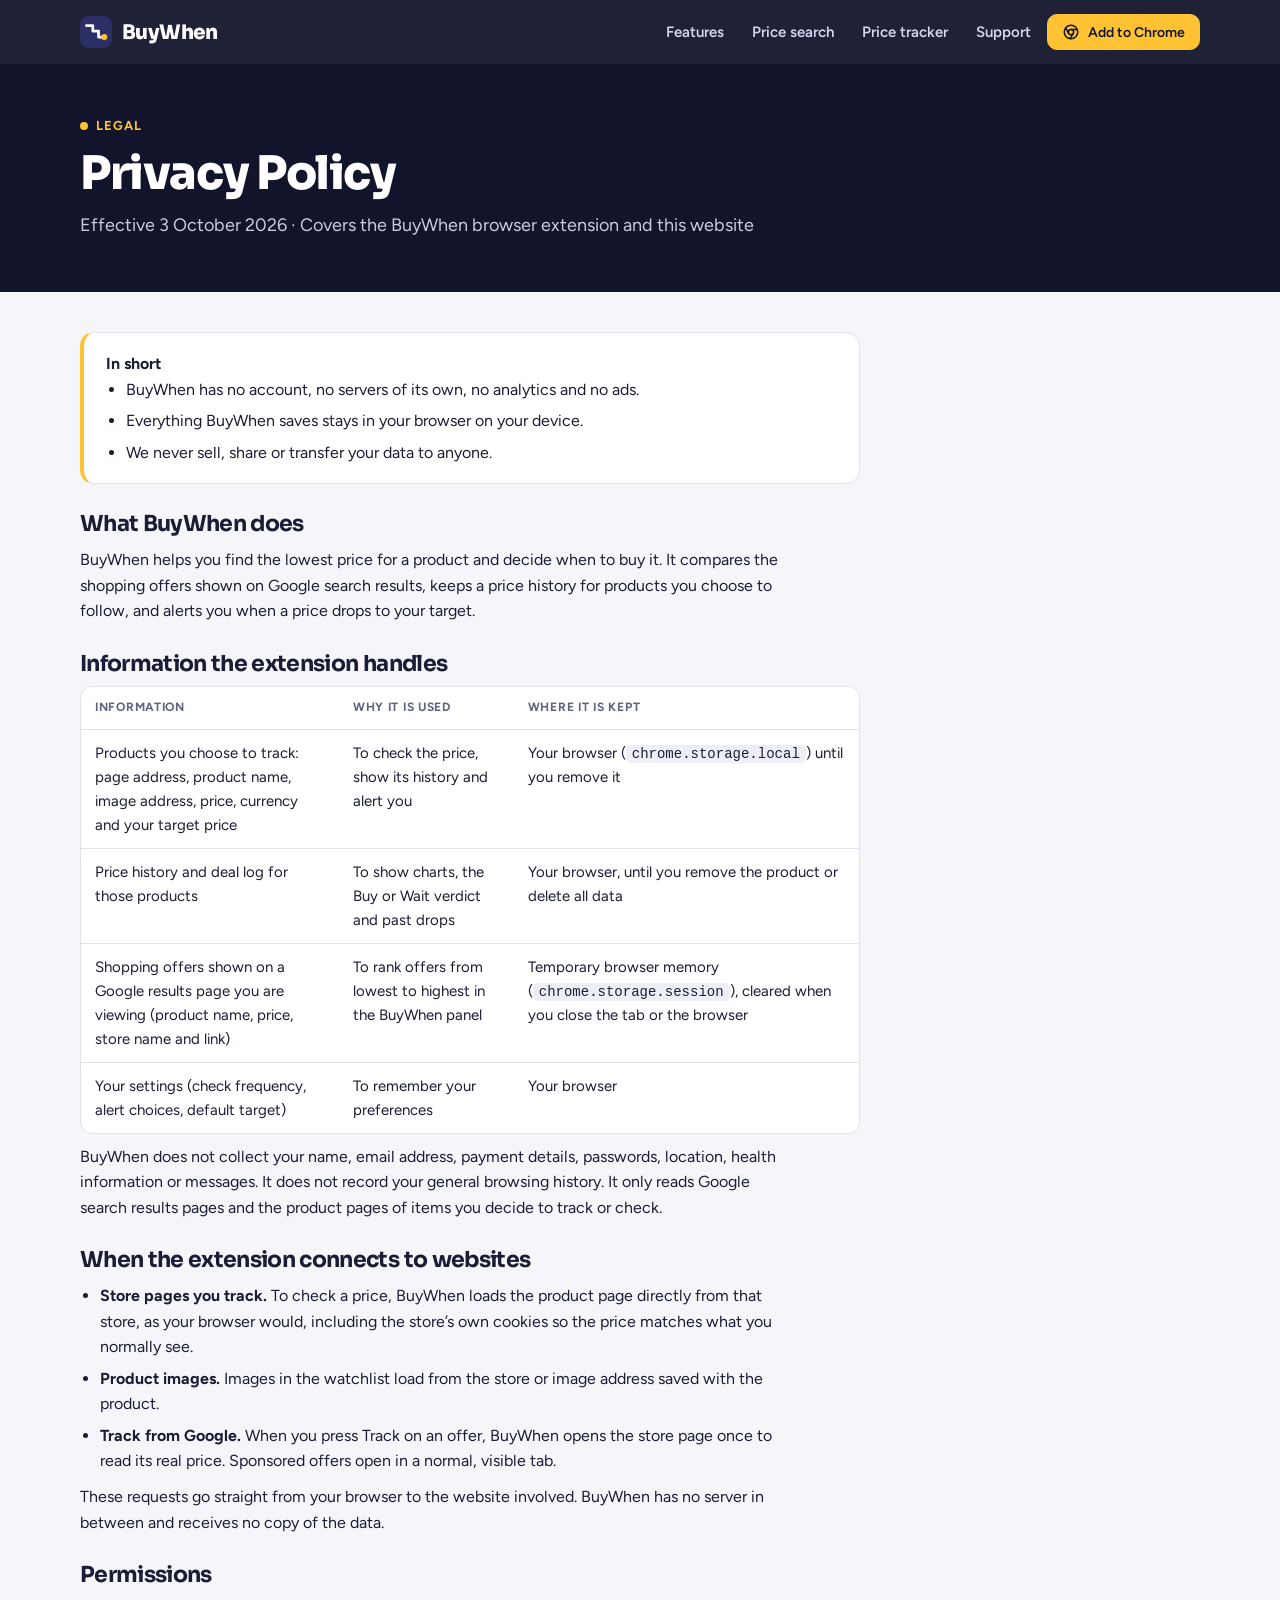
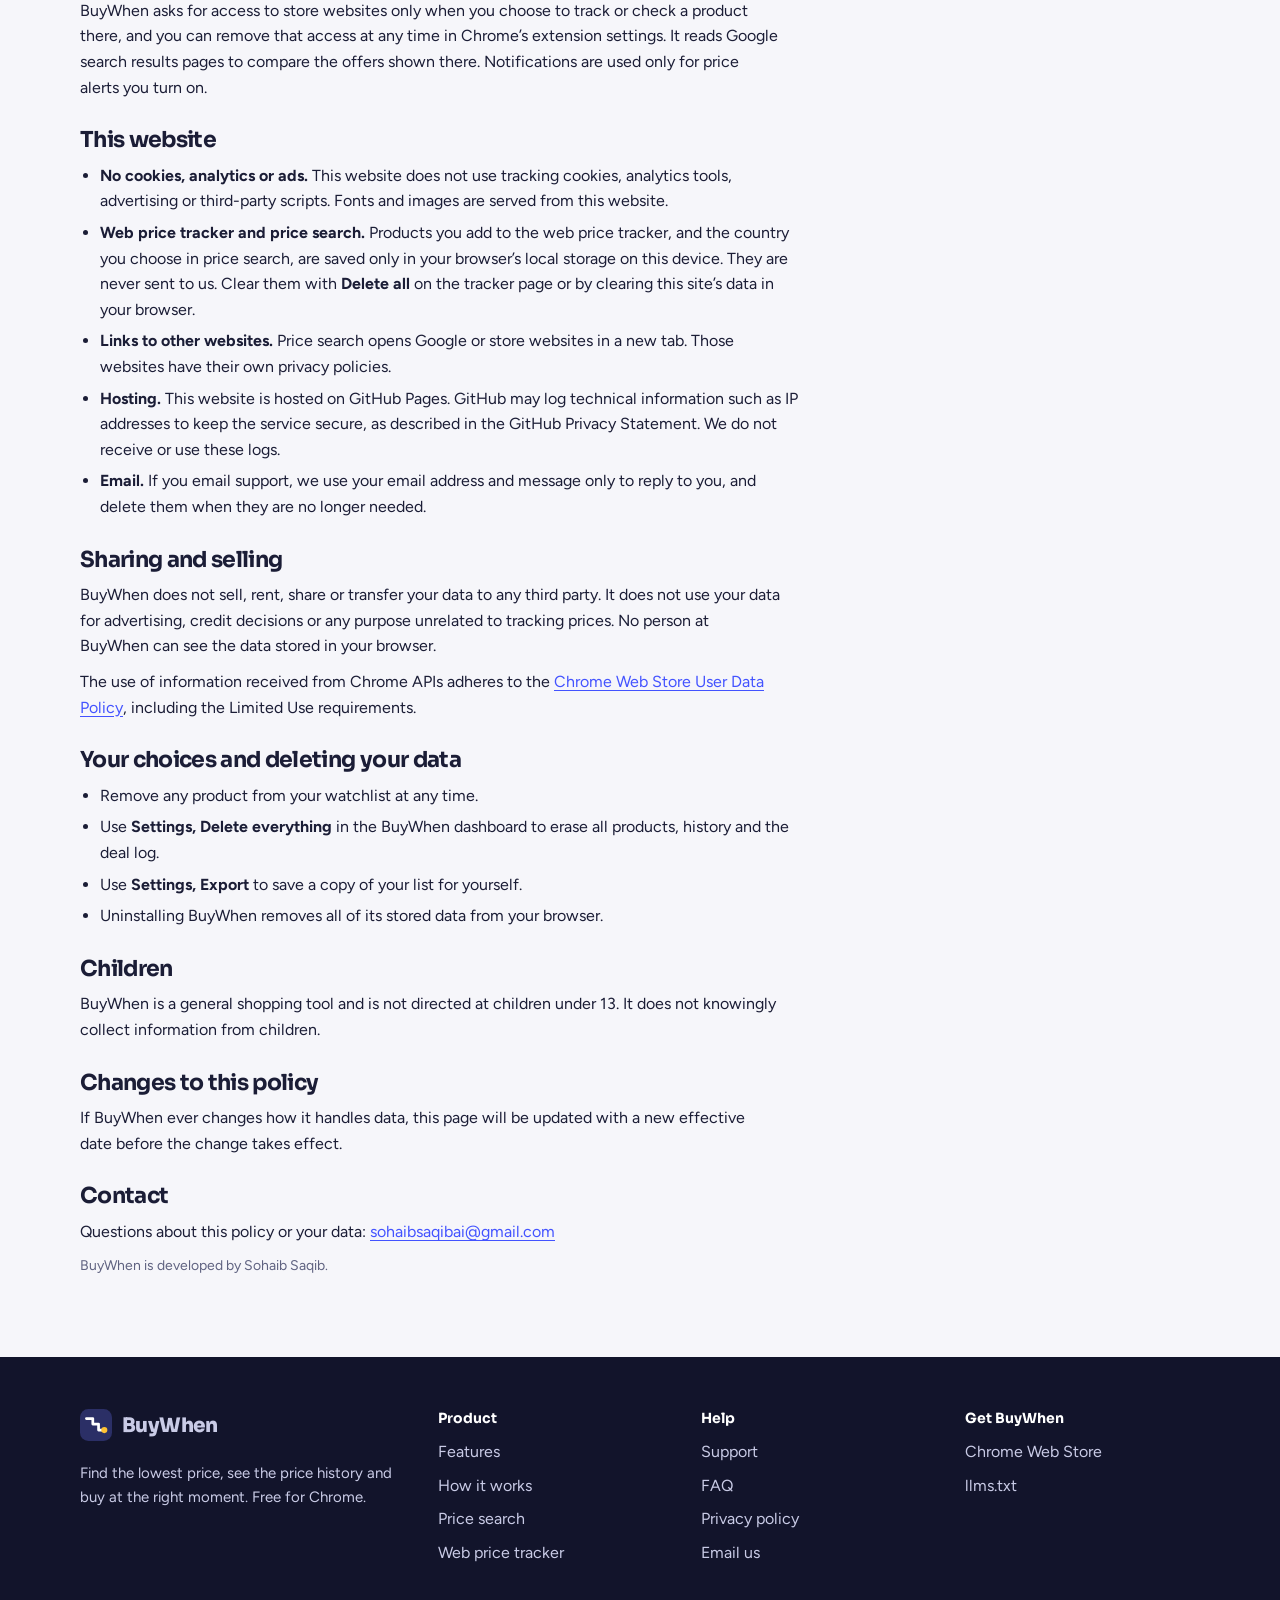
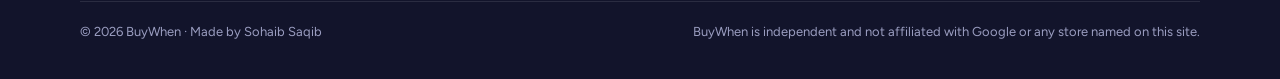
==== privacy/index.html @ 73486a7f "Add files via upload" ====
<!doctype html>
<html lang="en">
<head>
<meta charset="utf-8">
<meta name="viewport" content="width=device-width, initial-scale=1">
<title>Privacy Policy | BuyWhen</title>
<meta name="description" content="How BuyWhen handles your data: no account, no servers, no analytics. Your watchlist and price history stay in your browser. Nothing is sold or shared.">
<meta name="robots" content="index, follow">
<link rel="canonical" href="https://buywhen.app/privacy/">
<meta name="theme-color" content="#12142b">
<meta property="og:type" content="website">
<meta property="og:site_name" content="BuyWhen">
<meta property="og:title" content="Privacy Policy | BuyWhen">
<meta property="og:description" content="How BuyWhen handles your data: no account, no servers, no analytics. Your watchlist and price history stay in your browser. Nothing is sold or shared.">
<meta property="og:url" content="https://buywhen.app/privacy/">
<meta property="og:image" content="https://buywhen.app/assets/img/og-image.png">
<meta property="og:image:width" content="1200">
<meta property="og:image:height" content="630">
<meta name="twitter:card" content="summary_large_image">
<meta name="twitter:title" content="Privacy Policy | BuyWhen">
<meta name="twitter:description" content="How BuyWhen handles your data: no account, no servers, no analytics. Your watchlist and price history stay in your browser. Nothing is sold or shared.">
<meta name="twitter:image" content="https://buywhen.app/assets/img/og-image.png">
<link rel="icon" href="../favicon.svg" type="image/svg+xml">
<link rel="icon" href="../assets/img/favicon-32.png" sizes="32x32" type="image/png">
<link rel="apple-touch-icon" href="../assets/img/apple-touch-icon.png">
<link rel="manifest" href="../site.webmanifest">
<link rel="preload" href="../assets/fonts/sora-latin-800-normal.woff2" as="font" type="font/woff2" crossorigin>
<link rel="preload" href="../assets/fonts/figtree-latin-400-normal.woff2" as="font" type="font/woff2" crossorigin>
<link rel="stylesheet" href="../assets/css/site.css">
<link rel="alternate" type="text/plain" title="LLM summary" href="../llms.txt">
</head>
<body>
<a class="skip" href="#main">Skip to content</a>
<header class="top"><div class="wrap">
  <a class="brand" href="../" aria-label="BuyWhen home"><svg viewBox="0 0 100 100" aria-hidden="true"><rect width="100" height="100" rx="26" fill="#2b2f66"/><path d="M20 30H40V47H58V66H70" fill="none" stroke="#fff" stroke-width="8.5" stroke-linecap="round" stroke-linejoin="round"/><circle cx="76" cy="66" r="9.5" fill="#ffc233"/></svg>BuyWhen</a>
  <button class="menu-btn" aria-expanded="false" aria-controls="nav">Menu</button>
  <nav class="nav" id="nav" aria-label="Main">
    <a href="../#features">Features</a>
    <a href="../price-search/">Price search</a>
    <a href="../price-tracker/">Price tracker</a>
    <a href="../support/">Support</a>
    <a class="btn gold sm" data-install href="https://chromewebstore.google.com/search/BuyWhen"><svg viewBox="0 0 24 24" fill="none" stroke="currentColor" stroke-width="2" stroke-linecap="round" stroke-linejoin="round" aria-hidden="true"><circle cx="12" cy="12" r="9"/><circle cx="12" cy="12" r="3.5"/><path d="M12 8.5h8.2M8.97 13.75 4.85 6.6M15.03 13.75 10.9 20.9"/></svg>Add to Chrome</a>
  </nav>
</div></header>
<main id="main">
<section class="mast"><div class="wrap">
  <span class="eyebrow">Legal</span>
  <h1>Privacy Policy</h1>
  <p>Effective 3 October 2026 · Covers the BuyWhen browser extension and this website</p>
</div></section>
<div class="wrap" style="padding-block:40px 80px">
<div class="prose">
  <div class="summary"><b>In short</b>
    <ul>
      <li>BuyWhen has no account, no servers of its own, no analytics and no ads.</li>
      <li>Everything BuyWhen saves stays in your browser on your device.</li>
      <li>We never sell, share or transfer your data to anyone.</li>
    </ul>
  </div>

  <section><h2>What BuyWhen does</h2>
    <p>BuyWhen helps you find the lowest price for a product and decide when to buy it. It compares the shopping offers shown on Google search results, keeps a price history for products you choose to follow, and alerts you when a price drops to your target.</p></section>

  <section><h2>Information the extension handles</h2>
    <div class="tbl"><table>
      <thead><tr><th>Information</th><th>Why it is used</th><th>Where it is kept</th></tr></thead>
      <tbody>
        <tr><td>Products you choose to track: page address, product name, image address, price, currency and your target price</td><td>To check the price, show its history and alert you</td><td>Your browser (<code>chrome.storage.local</code>) until you remove it</td></tr>
        <tr><td>Price history and deal log for those products</td><td>To show charts, the Buy or Wait verdict and past drops</td><td>Your browser, until you remove the product or delete all data</td></tr>
        <tr><td>Shopping offers shown on a Google results page you are viewing (product name, price, store name and link)</td><td>To rank offers from lowest to highest in the BuyWhen panel</td><td>Temporary browser memory (<code>chrome.storage.session</code>), cleared when you close the tab or the browser</td></tr>
        <tr><td>Your settings (check frequency, alert choices, default target)</td><td>To remember your preferences</td><td>Your browser</td></tr>
      </tbody>
    </table></div>
    <p>BuyWhen does not collect your name, email address, payment details, passwords, location, health information or messages. It does not record your general browsing history. It only reads Google search results pages and the product pages of items you decide to track or check.</p></section>

  <section><h2>When the extension connects to websites</h2>
    <ul>
      <li><b>Store pages you track.</b> To check a price, BuyWhen loads the product page directly from that store, as your browser would, including the store’s own cookies so the price matches what you normally see.</li>
      <li><b>Product images.</b> Images in the watchlist load from the store or image address saved with the product.</li>
      <li><b>Track from Google.</b> When you press Track on an offer, BuyWhen opens the store page once to read its real price. Sponsored offers open in a normal, visible tab.</li>
    </ul>
    <p>These requests go straight from your browser to the website involved. BuyWhen has no server in between and receives no copy of the data.</p></section>

  <section><h2>Permissions</h2>
    <p>BuyWhen asks for access to store websites only when you choose to track or check a product there, and you can remove that access at any time in Chrome’s extension settings. It reads Google search results pages to compare the offers shown there. Notifications are used only for price alerts you turn on.</p></section>

  <section><h2>This website</h2>
    <ul>
      <li><b>No cookies, analytics or ads.</b> This website does not use tracking cookies, analytics tools, advertising or third-party scripts. Fonts and images are served from this website.</li>
      <li><b>Web price tracker and price search.</b> Products you add to the web price tracker, and the country you choose in price search, are saved only in your browser’s local storage on this device. They are never sent to us. Clear them with <b>Delete all</b> on the tracker page or by clearing this site’s data in your browser.</li>
      <li><b>Links to other websites.</b> Price search opens Google or store websites in a new tab. Those websites have their own privacy policies.</li>
      <li><b>Hosting.</b> This website is hosted on GitHub Pages. GitHub may log technical information such as IP addresses to keep the service secure, as described in the GitHub Privacy Statement. We do not receive or use these logs.</li>
      <li><b>Email.</b> If you email support, we use your email address and message only to reply to you, and delete them when they are no longer needed.</li>
    </ul></section>

  <section><h2>Sharing and selling</h2>
    <p>BuyWhen does not sell, rent, share or transfer your data to any third party. It does not use your data for advertising, credit decisions or any purpose unrelated to tracking prices. No person at BuyWhen can see the data stored in your browser.</p>
    <p>The use of information received from Chrome APIs adheres to the <a href="https://developer.chrome.com/docs/webstore/program-policies/" rel="noopener">Chrome Web Store User Data Policy</a>, including the Limited Use requirements.</p></section>

  <section><h2>Your choices and deleting your data</h2>
    <ul>
      <li>Remove any product from your watchlist at any time.</li>
      <li>Use <b>Settings, Delete everything</b> in the BuyWhen dashboard to erase all products, history and the deal log.</li>
      <li>Use <b>Settings, Export</b> to save a copy of your list for yourself.</li>
      <li>Uninstalling BuyWhen removes all of its stored data from your browser.</li>
    </ul></section>

  <section><h2>Children</h2>
    <p>BuyWhen is a general shopping tool and is not directed at children under 13. It does not knowingly collect information from children.</p></section>

  <section><h2>Changes to this policy</h2>
    <p>If BuyWhen ever changes how it handles data, this page will be updated with a new effective date before the change takes effect.</p></section>

  <section><h2>Contact</h2>
    <p>Questions about this policy or your data: <a href="mailto:sohaibsaqibai@gmail.com">sohaibsaqibai@gmail.com</a></p>
    <p class="meta">BuyWhen is developed by Sohaib Saqib.</p></section>
</div>
</div>
</main>
<footer class="foot"><div class="wrap">
  <div class="cols">
    <div>
      <a class="brand" href="../"><svg viewBox="0 0 100 100" aria-hidden="true"><rect width="100" height="100" rx="26" fill="#2b2f66"/><path d="M20 30H40V47H58V66H70" fill="none" stroke="#fff" stroke-width="8.5" stroke-linecap="round" stroke-linejoin="round"/><circle cx="76" cy="66" r="9.5" fill="#ffc233"/></svg>BuyWhen</a>
      <p>Find the lowest price, see the price history and buy at the right moment. Free for Chrome.</p>
    </div>
    <div><h4>Product</h4><ul>
      <li><a href="../#features">Features</a></li>
      <li><a href="../#how">How it works</a></li>
      <li><a href="../price-search/">Price search</a></li>
      <li><a href="../price-tracker/">Web price tracker</a></li>
    </ul></div>
    <div><h4>Help</h4><ul>
      <li><a href="../support/">Support</a></li>
      <li><a href="../#faq">FAQ</a></li>
      <li><a href="../privacy/">Privacy policy</a></li>
      <li><a href="mailto:sohaibsaqibai@gmail.com">Email us</a></li>
    </ul></div>
    <div><h4>Get BuyWhen</h4><ul>
      <li><a data-install href="https://chromewebstore.google.com/search/BuyWhen">Chrome Web Store</a></li>
      <li><a href="../llms.txt">llms.txt</a></li>
    </ul></div>
  </div>
  <div class="fine">
    <span>© <span data-year>2026</span> BuyWhen · Made by Sohaib Saqib</span>
    <span>BuyWhen is independent and not affiliated with Google or any store named on this site.</span>
  </div>
</div></footer>
<script type="module" src="../assets/js/site.js"></script>
</body>
</html>
---- assets/css/site.css ----
/* BuyWhen website: shared styles. Brand tokens match the extension (src/ui/brand.css). */
@font-face { font-family: "Sora"; font-weight: 700; font-display: swap; src: url("../fonts/sora-latin-700-normal.woff2") format("woff2"); }
@font-face { font-family: "Sora"; font-weight: 800; font-display: swap; src: url("../fonts/sora-latin-800-normal.woff2") format("woff2"); }
@font-face { font-family: "Figtree"; font-weight: 400; font-display: swap; src: url("../fonts/figtree-latin-400-normal.woff2") format("woff2"); }
@font-face { font-family: "Figtree"; font-weight: 500; font-display: swap; src: url("../fonts/figtree-latin-500-normal.woff2") format("woff2"); }
@font-face { font-family: "Figtree"; font-weight: 600; font-display: swap; src: url("../fonts/figtree-latin-600-normal.woff2") format("woff2"); }
@font-face { font-family: "Figtree"; font-weight: 700; font-display: swap; src: url("../fonts/figtree-latin-700-normal.woff2") format("woff2"); }

:root {
  --ink: #12142b; --ink-2: #1d2042; --ink-3: #2b2f66;
  --bg: #f6f6fa; --surface: #ffffff; --surface-2: #eeeef6;
  --text: #1b1d36; --muted: #5f6280; --line: #e2e2ee;
  --brand: #4353ff; --brand-ink: #ffffff; --brand-soft: #eceeff;
  --gold: #ffc233; --buy: #0c9a57; --buy-soft: #e3f6ec; --wait: #e0590f; --wait-soft: #fdeee4;
  --fair: #4a5170; --fair-soft: #edeef4; --danger: #d23b3b;
  --f-display: "Sora", "Figtree", system-ui, sans-serif;
  --f-body: "Figtree", system-ui, -apple-system, "Segoe UI", Roboto, sans-serif;
  --r: 14px; --r-lg: 22px;
  --shadow: 0 1px 2px rgba(18,20,43,.06), 0 8px 28px rgba(18,20,43,.08);
  --wrap: 1160px;
  color-scheme: light;
}
@media (prefers-color-scheme: dark) { :root:not([data-theme="light"]) {
  --bg: #0b0c1c; --surface: #14162c; --surface-2: #1b1e3a; --text: #e8e9f5; --muted: #a2a4c2; --line: #2a2d4a;
  --brand: #7c87ff; --brand-soft: #23264d; --buy: #34c983; --buy-soft: #12301f; --wait: #ff8a4c; --wait-soft: #3a2113;
  --fair: #b8bbd6; --fair-soft: #23253d; --shadow: 0 1px 2px rgba(0,0,0,.3), 0 10px 30px rgba(0,0,0,.35); color-scheme: dark } }
:root[data-theme="dark"] {
  --bg: #0b0c1c; --surface: #14162c; --surface-2: #1b1e3a; --text: #e8e9f5; --muted: #a2a4c2; --line: #2a2d4a;
  --brand: #7c87ff; --brand-soft: #23264d; --buy: #34c983; --buy-soft: #12301f; --wait: #ff8a4c; --wait-soft: #3a2113;
  --fair: #b8bbd6; --fair-soft: #23253d; --shadow: 0 1px 2px rgba(0,0,0,.3), 0 10px 30px rgba(0,0,0,.35); color-scheme: dark }

*, *::before, *::after { box-sizing: border-box; }
html { -webkit-text-size-adjust: 100%; scroll-behavior: smooth; }
body { margin: 0; background: var(--bg); color: var(--text); font: 16px/1.6 var(--f-body); overflow-x: hidden; }
img, svg { max-width: 100%; display: block; }
a { color: var(--brand); text-underline-offset: 3px; }
[hidden] { display: none !important; }
h1, h2, h3 { font-family: var(--f-display); letter-spacing: -.03em; line-height: 1.12; margin: 0; text-wrap: balance; }
p { margin: 0; }
.wrap { max-width: var(--wrap); margin: 0 auto; padding-inline: 20px; }
.sr { position: absolute; width: 1px; height: 1px; overflow: hidden; clip: rect(0 0 0 0); white-space: nowrap; }
.skip { position: absolute; left: -999px; top: 8px; background: var(--brand); color: #fff; padding: 8px 14px; border-radius: 8px; z-index: 50; }
.skip:focus { left: 12px; }
:focus-visible { outline: 3px solid var(--gold); outline-offset: 2px; border-radius: 6px; }

/* ---------- Header ---------- */
.top { position: sticky; top: 0; z-index: 20; background: color-mix(in srgb, var(--ink) 94%, transparent); backdrop-filter: blur(10px); color: #fff; }
.top .wrap { display: flex; align-items: center; gap: 18px; min-height: 64px; }
.brand { display: inline-flex; align-items: center; gap: 10px; color: #fff; text-decoration: none; font: 800 20px var(--f-display); letter-spacing: -.03em; }
.brand svg { width: 32px; height: 32px; }
.nav { display: flex; gap: 4px; margin-left: auto; align-items: center; }
.nav a { color: #d4d6f0; text-decoration: none; font-weight: 600; font-size: 15px; padding: 8px 12px; border-radius: 10px; }
.nav a:hover, .nav a[aria-current="page"] { color: #fff; background: rgba(255,255,255,.08); }
.menu-btn { display: none; margin-left: auto; background: transparent; border: 1px solid rgba(255,255,255,.2); color: #fff; border-radius: 10px; padding: 7px 10px; font: 600 14px var(--f-body); cursor: pointer; }
@media (max-width: 860px) {
  .menu-btn { display: inline-flex; }
  .nav { display: none; position: absolute; left: 0; right: 0; top: 64px; flex-direction: column; align-items: stretch; background: var(--ink); padding: 8px 16px 16px; gap: 2px; }
  .nav.open { display: flex; }
  .nav .btn { margin-top: 6px; justify-content: center; }
}

/* ---------- Buttons & fields ---------- */
.btn { display: inline-flex; align-items: center; justify-content: center; gap: 8px; min-height: 46px; padding: 0 20px; border-radius: 12px; border: 1px solid var(--line); background: var(--surface); color: var(--text); font: 700 15px var(--f-body); text-decoration: none; cursor: pointer; white-space: nowrap; transition: transform .15s, box-shadow .15s, background .15s; }
.btn:hover { transform: translateY(-1px); box-shadow: var(--shadow); }
.btn svg { width: 18px; height: 18px; flex: none; }
.btn.primary { background: var(--brand); border-color: var(--brand); color: #fff; }
.btn.gold { background: var(--gold); border-color: var(--gold); color: var(--ink); }
.btn.ghost-dark { background: transparent; color: #fff; border-color: rgba(255,255,255,.25); }
.btn.sm { min-height: 36px; padding: 0 14px; font-size: 14px; border-radius: 10px; }
.btn.danger { color: var(--danger); }
.field { display: flex; flex-direction: column; gap: 6px; font-weight: 600; font-size: 14px; color: var(--muted); }
.input, select.input { width: 100%; min-height: 46px; border-radius: 12px; border: 1px solid var(--line); background: var(--surface); color: var(--text); font: 500 16px var(--f-body); padding: 0 14px; }
.input:focus { outline: none; border-color: var(--brand); box-shadow: 0 0 0 4px color-mix(in srgb, var(--brand) 22%, transparent); }

/* ---------- Search box (hero + search page) ---------- */
.search { display: flex; gap: 8px; background: var(--surface); border-radius: 18px; padding: 8px; box-shadow: 0 20px 50px rgba(0,0,0,.25); border: 1px solid var(--line); }
.search .input { border: 0; min-height: 52px; font-size: 17px; background: transparent; }
.search .input:focus { box-shadow: none; }
.search select.input { width: auto; max-width: 150px; border-left: 1px solid var(--line); border-radius: 0; font-size: 15px; }
.search .btn { min-height: 52px; }
@media (max-width: 640px) {
  .search { flex-wrap: wrap; }
  .search .input[type="search"] { flex: 1 1 100%; }
  .search select.input { flex: 1 1 100%; border-left: 0; border-top: 1px solid var(--line); max-width: none; }
  .search .btn { flex: 1 1 100%; }
}

/* ---------- Hero ---------- */
.hero { background: radial-gradient(1200px 500px at 85% -10%, #2b2f66 0%, transparent 60%), var(--ink); color: #fff; padding-block: 64px 80px; overflow: hidden; }
.hero .wrap { display: grid; grid-template-columns: 1.05fr .95fr; gap: 48px; align-items: center; }
.eyebrow { display: inline-flex; align-items: center; gap: 8px; font-weight: 700; font-size: 13px; letter-spacing: .08em; text-transform: uppercase; color: var(--gold); }
.eyebrow::before { content: ""; width: 8px; height: 8px; border-radius: 50%; background: var(--gold); }
.hero h1 { font-size: clamp(36px, 5.6vw, 62px); font-weight: 800; margin-top: 14px; }
.hero h1 em { font-style: normal; color: var(--gold); }
.hero .lede { color: #c9cbe6; font-size: 19px; margin-top: 18px; max-width: 54ch; }
.hero form { margin-top: 28px; }
.hero .hint { color: #a9acd0; font-size: 14px; margin-top: 12px; }
.hero .cta { display: flex; flex-wrap: wrap; gap: 12px; margin-top: 24px; }
.hero-art { position: relative; }
.hero-art img { border-radius: 18px; box-shadow: 0 30px 80px rgba(0,0,0,.45); border: 1px solid rgba(255,255,255,.08); }
.trust { display: flex; flex-wrap: wrap; gap: 18px; margin-top: 22px; color: #c9cbe6; font-size: 14px; }
.trust span { display: inline-flex; align-items: center; gap: 6px; }
.trust svg { width: 16px; height: 16px; color: var(--gold); }
@media (max-width: 960px) { .hero .wrap { grid-template-columns: 1fr; } .hero { padding-block: 44px 56px; } }

/* ---------- Sections ---------- */
section.band { padding-block: 84px; }
section.band.alt { background: var(--surface); border-block: 1px solid var(--line); }
.head { max-width: 720px; display: flex; flex-direction: column; gap: 12px; margin-bottom: 40px; }
.head.center { margin-inline: auto; text-align: center; align-items: center; }
.head h2 { font-size: clamp(28px, 3.6vw, 42px); }
.head p { color: var(--muted); font-size: 18px; }
.kicker { color: var(--brand); font-weight: 700; font-size: 13px; letter-spacing: .08em; text-transform: uppercase; }

.grid { display: grid; gap: 18px; }
.grid.c3 { grid-template-columns: repeat(3, 1fr); }
.grid.c2 { grid-template-columns: repeat(2, 1fr); }
@media (max-width: 900px) { .grid.c3, .grid.c2 { grid-template-columns: 1fr; } }
.card { background: var(--surface); border: 1px solid var(--line); border-radius: var(--r-lg); padding: 26px; display: flex; flex-direction: column; gap: 10px; }
.alt .card { background: var(--bg); }
.card h3 { font-size: 20px; }
.card p { color: var(--muted); }
.ico { width: 46px; height: 46px; border-radius: 14px; display: grid; place-items: center; background: var(--brand-soft); color: var(--brand); }
.ico svg { width: 24px; height: 24px; }
.ico.gold { background: color-mix(in srgb, var(--gold) 22%, transparent); color: #a86f00; }
.ico.green { background: var(--buy-soft); color: var(--buy); }

/* Steps */
.steps { counter-reset: s; display: grid; grid-template-columns: repeat(3, 1fr); gap: 18px; }
.steps li { list-style: none; counter-increment: s; position: relative; padding: 26px; padding-top: 70px; border-radius: var(--r-lg); background: var(--surface); border: 1px solid var(--line); }
.steps li::before { content: counter(s); position: absolute; top: 22px; left: 26px; width: 36px; height: 36px; border-radius: 50%; display: grid; place-items: center; background: var(--ink); color: var(--gold); font: 800 16px var(--f-display); }
.steps h3 { font-size: 19px; margin-bottom: 6px; }
.steps p { color: var(--muted); }
ol.steps { padding: 0; margin: 0; }
@media (max-width: 900px) { .steps { grid-template-columns: 1fr; } }

/* Showcase (alternating screenshots) */
.show { display: grid; grid-template-columns: 1fr 1.15fr; gap: 48px; align-items: center; }
.show + .show { margin-top: 72px; }
.show.flip .show-text { order: 2; }
.show-text { display: flex; flex-direction: column; gap: 14px; }
.show-text h3 { font-size: clamp(24px, 2.8vw, 32px); }
.show-text p { color: var(--muted); font-size: 17px; }
.show-text ul { margin: 0; padding: 0; list-style: none; display: flex; flex-direction: column; gap: 8px; }
.show-text li { display: flex; gap: 10px; align-items: flex-start; }
.show-text li svg { width: 20px; height: 20px; color: var(--buy); flex: none; margin-top: 3px; }
.show img { border-radius: 18px; border: 1px solid var(--line); box-shadow: var(--shadow); width: 100%; height: auto; }
@media (max-width: 900px) { .show { grid-template-columns: 1fr; gap: 24px; } .show.flip .show-text { order: 0; } }

/* Verdict chips */
.verdicts { display: grid; grid-template-columns: repeat(4, 1fr); gap: 14px; }
.v { border-radius: var(--r); padding: 18px; display: flex; flex-direction: column; gap: 6px; border: 1px solid var(--line); background: var(--surface); }
.v b { font-family: var(--f-display); font-size: 17px; }
.v p { color: var(--muted); font-size: 15px; }
.pill { display: inline-flex; align-items: center; gap: 6px; align-self: flex-start; padding: 3px 10px; border-radius: 999px; font: 700 13px var(--f-body); }
.pill.buy { background: var(--buy-soft); color: var(--buy); }
.pill.wait { background: var(--wait-soft); color: var(--wait); }
.pill.fair { background: var(--fair-soft); color: var(--fair); }
.pill.tracking { background: var(--brand-soft); color: var(--brand); }
.pill.unknown { background: var(--fair-soft); color: var(--muted); }
@media (max-width: 900px) { .verdicts { grid-template-columns: 1fr 1fr; } }
@media (max-width: 520px) { .verdicts { grid-template-columns: 1fr; } }

/* FAQ */
.faq { max-width: 820px; margin: 0 auto; display: flex; flex-direction: column; gap: 10px; }
.faq details { background: var(--surface); border: 1px solid var(--line); border-radius: var(--r); padding: 4px 20px; }
.faq summary { cursor: pointer; font: 700 17px var(--f-display); letter-spacing: -.02em; padding-block: 16px; list-style: none; display: flex; justify-content: space-between; gap: 16px; }
.faq summary::-webkit-details-marker { display: none; }
.faq summary::after { content: "+"; color: var(--brand); font-size: 22px; line-height: 1; }
.faq details[open] summary::after { content: "–"; }
.faq details p { color: var(--muted); padding-bottom: 18px; }

/* CTA band */
.cta-band { background: var(--ink); color: #fff; border-radius: 28px; padding: 48px; display: flex; flex-wrap: wrap; gap: 24px; align-items: center; justify-content: space-between; position: relative; overflow: hidden; }
.cta-band h2 { font-size: clamp(26px, 3.4vw, 38px); }
.cta-band p { color: #c9cbe6; margin-top: 8px; }
.cta-band .row { display: flex; gap: 12px; flex-wrap: wrap; }
@media (max-width: 640px) { .cta-band { padding: 30px 22px; } }

/* ---------- Page masthead (inner pages) ---------- */
.mast { background: var(--ink); color: #fff; padding-block: 48px 52px; }
.mast h1 { font-size: clamp(30px, 4.6vw, 46px); font-weight: 800; margin-top: 10px; }
.mast p { color: #c9cbe6; font-size: 18px; margin-top: 12px; max-width: 64ch; }
.mast .search { margin-top: 26px; max-width: 860px; }
main.page { padding-block: 44px 80px; }

/* Prose (privacy) */
.prose { max-width: 780px; display: flex; flex-direction: column; gap: 28px; }
.prose section { display: flex; flex-direction: column; gap: 10px; }
.prose h2 { font-size: 22px; }
.prose p, .prose li { max-width: 70ch; }
.prose ul { margin: 0; padding-left: 20px; display: flex; flex-direction: column; gap: 6px; }
.summary { background: var(--surface); border: 1px solid var(--line); border-left: 4px solid var(--gold); border-radius: var(--r); padding: 18px 22px; }
.tbl { overflow-x: auto; border: 1px solid var(--line); border-radius: 12px; background: var(--surface); }
table { border-collapse: collapse; width: 100%; min-width: 560px; font-size: 15px; }
th, td { text-align: left; padding: 11px 14px; border-bottom: 1px solid var(--line); vertical-align: top; }
th { font-size: 12px; text-transform: uppercase; letter-spacing: .06em; color: var(--muted); }
tr:last-child td { border-bottom: 0; }
code { font-size: 14px; background: var(--surface-2); padding: 1px 6px; border-radius: 5px; }
.meta { color: var(--muted); font-size: 14px; }

/* ---------- Search results page ---------- */
.result { display: grid; grid-template-columns: 1.3fr 1fr; gap: 18px; }
@media (max-width: 900px) { .result { grid-template-columns: 1fr; } }
.panel { background: var(--surface); border: 1px solid var(--line); border-radius: var(--r-lg); padding: 24px; display: flex; flex-direction: column; gap: 14px; }
.panel h2 { font-size: 22px; }
.panel h3 { font-size: 17px; }
.panel .sub { color: var(--muted); }
.stores { display: grid; grid-template-columns: repeat(auto-fill, minmax(190px, 1fr)); gap: 10px; }
.store { display: flex; align-items: center; gap: 10px; padding: 12px 14px; border-radius: 12px; border: 1px solid var(--line); background: var(--bg); color: var(--text); text-decoration: none; font-weight: 600; }
.store:hover { border-color: var(--brand); }
.badge { width: 30px; height: 30px; border-radius: 9px; display: grid; place-items: center; color: #fff; font: 800 13px var(--f-display); flex: none; }
.store .go { margin-left: auto; color: var(--muted); }
.note { background: var(--brand-soft); color: var(--text); border-radius: 12px; padding: 14px 16px; font-size: 15px; }
.note b { color: var(--brand); }
.empty-state { text-align: center; color: var(--muted); padding: 30px 10px; }
.chips { display: flex; flex-wrap: wrap; gap: 8px; }
.chip { border: 1px solid var(--line); background: var(--surface); color: var(--text); border-radius: 999px; padding: 6px 14px; font: 600 14px var(--f-body); cursor: pointer; text-decoration: none; }
.chip:hover { border-color: var(--brand); color: var(--brand); }
.chip[aria-pressed="true"] { background: var(--brand); border-color: var(--brand); color: #fff; }

/* ---------- Web watchlist ---------- */
.tracker { display: grid; grid-template-columns: 380px 1fr; gap: 20px; align-items: start; }
@media (max-width: 960px) { .tracker { grid-template-columns: 1fr; } }
.form { display: flex; flex-direction: column; gap: 14px; }
.row2 { display: grid; grid-template-columns: 1fr 120px; gap: 10px; }
.save-line { color: var(--buy); font-weight: 600; font-size: 14px; min-height: 20px; }
.items { display: flex; flex-direction: column; gap: 12px; }
.item { background: var(--surface); border: 1px solid var(--line); border-radius: var(--r-lg); padding: 18px 20px; display: grid; grid-template-columns: 1fr auto; gap: 12px 16px; }
.item .t { font: 700 17px var(--f-display); letter-spacing: -.02em; overflow-wrap: anywhere; }
.item .t a { color: inherit; text-decoration: none; }
.item .t a:hover { color: var(--brand); }
.item .h { color: var(--muted); font-size: 14px; }
.item .price { text-align: right; }
.item .price b { font: 800 22px var(--f-display); letter-spacing: -.03em; display: block; }
.item .price span { font-size: 13px; color: var(--muted); }
.item .why { grid-column: 1 / -1; color: var(--muted); font-size: 15px; }
.item .acts { grid-column: 1 / -1; display: flex; flex-wrap: wrap; gap: 8px; align-items: center; }
.item .upd { display: flex; gap: 6px; }
.item .upd .input { min-height: 36px; width: 120px; font-size: 14px; border-radius: 10px; }
.item svg.spark { width: 120px; height: 34px; }
.meter { grid-column: 1 / -1; }
.meter .track { position: relative; height: 10px; border-radius: 999px; background: linear-gradient(90deg, var(--buy), var(--gold) 55%, var(--wait)); }
.meter .track.none { background: repeating-linear-gradient(90deg, var(--line) 0 8px, transparent 8px 14px); }
.meter .now { position: absolute; top: 50%; width: 18px; height: 18px; border-radius: 50%; background: var(--surface); border: 4px solid var(--ink); transform: translate(-50%, -50%); }
:root[data-theme="dark"] .meter .now { border-color: #fff; }
@media (prefers-color-scheme: dark) { :root:not([data-theme="light"]) .meter .now { border-color: #fff; } }
.meter .tgt { position: absolute; top: -5px; bottom: -5px; width: 3px; border-radius: 2px; background: var(--brand); transform: translateX(-50%); }
.meter .ends { display: flex; justify-content: space-between; color: var(--muted); font-size: 13px; margin-top: 6px; }
.toolbar { display: flex; flex-wrap: wrap; gap: 8px; align-items: center; justify-content: space-between; margin-bottom: 14px; }
.toolbar h2 { font-size: 22px; }

/* Install upsell */
.upsell { background: var(--ink); color: #fff; border-radius: var(--r-lg); padding: 22px; display: flex; flex-direction: column; gap: 10px; }
.upsell h3 { font-size: 18px; }
.upsell p { color: #c9cbe6; font-size: 15px; }

/* Support */
.contact-card { display: flex; flex-wrap: wrap; align-items: center; gap: 16px; justify-content: space-between; }
.mail { font: 700 18px var(--f-display); color: var(--brand); user-select: all; overflow-wrap: anywhere; }

/* ---------- Footer ---------- */
.foot { background: var(--ink); color: #c9cbe6; padding-block: 52px 36px; margin-top: 0; }
.foot .cols { display: grid; grid-template-columns: 1.4fr 1fr 1fr 1fr; gap: 28px; }
.foot h4 { color: #fff; font: 700 14px var(--f-display); margin: 0 0 12px; letter-spacing: 0; }
.foot ul { list-style: none; padding: 0; margin: 0; display: flex; flex-direction: column; gap: 8px; }
.foot a { color: #c9cbe6; text-decoration: none; }
.foot a:hover { color: #fff; }
.foot .fine { border-top: 1px solid rgba(255,255,255,.1); margin-top: 36px; padding-top: 20px; font-size: 13px; color: #9a9dc0; display: flex; flex-wrap: wrap; gap: 10px; justify-content: space-between; }
.foot p { font-size: 15px; margin-top: 12px; max-width: 34ch; }
@media (max-width: 860px) { .foot .cols { grid-template-columns: 1fr 1fr; } }

/* Toast */
.toast { position: fixed; left: 50%; bottom: 24px; transform: translateX(-50%) translateY(20px); background: var(--ink); color: #fff; padding: 12px 18px; border-radius: 12px; font-weight: 600; box-shadow: var(--shadow); opacity: 0; transition: .25s; z-index: 60; pointer-events: none; max-width: calc(100% - 32px); }
.toast.show { opacity: 1; transform: translateX(-50%) translateY(0); }

@media (prefers-reduced-motion: reduce) { * { transition: none !important; scroll-behavior: auto !important; } }
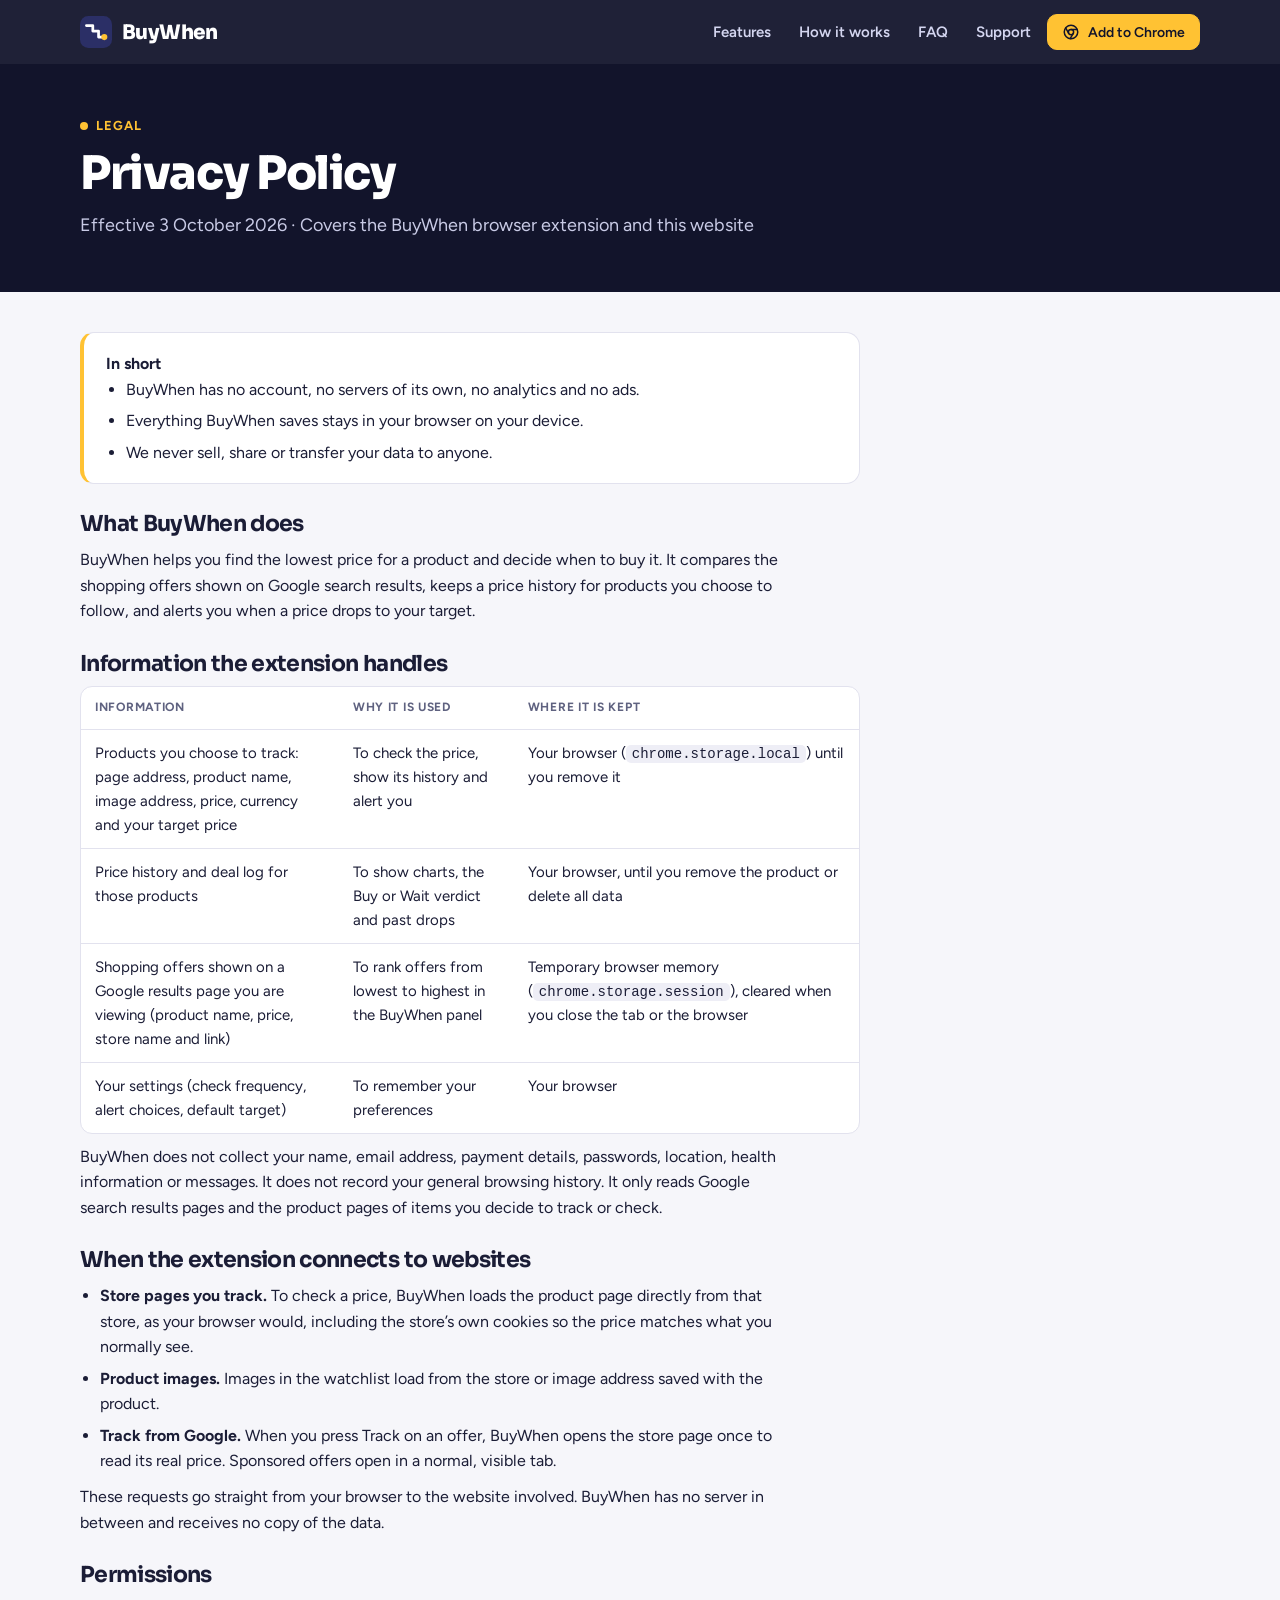
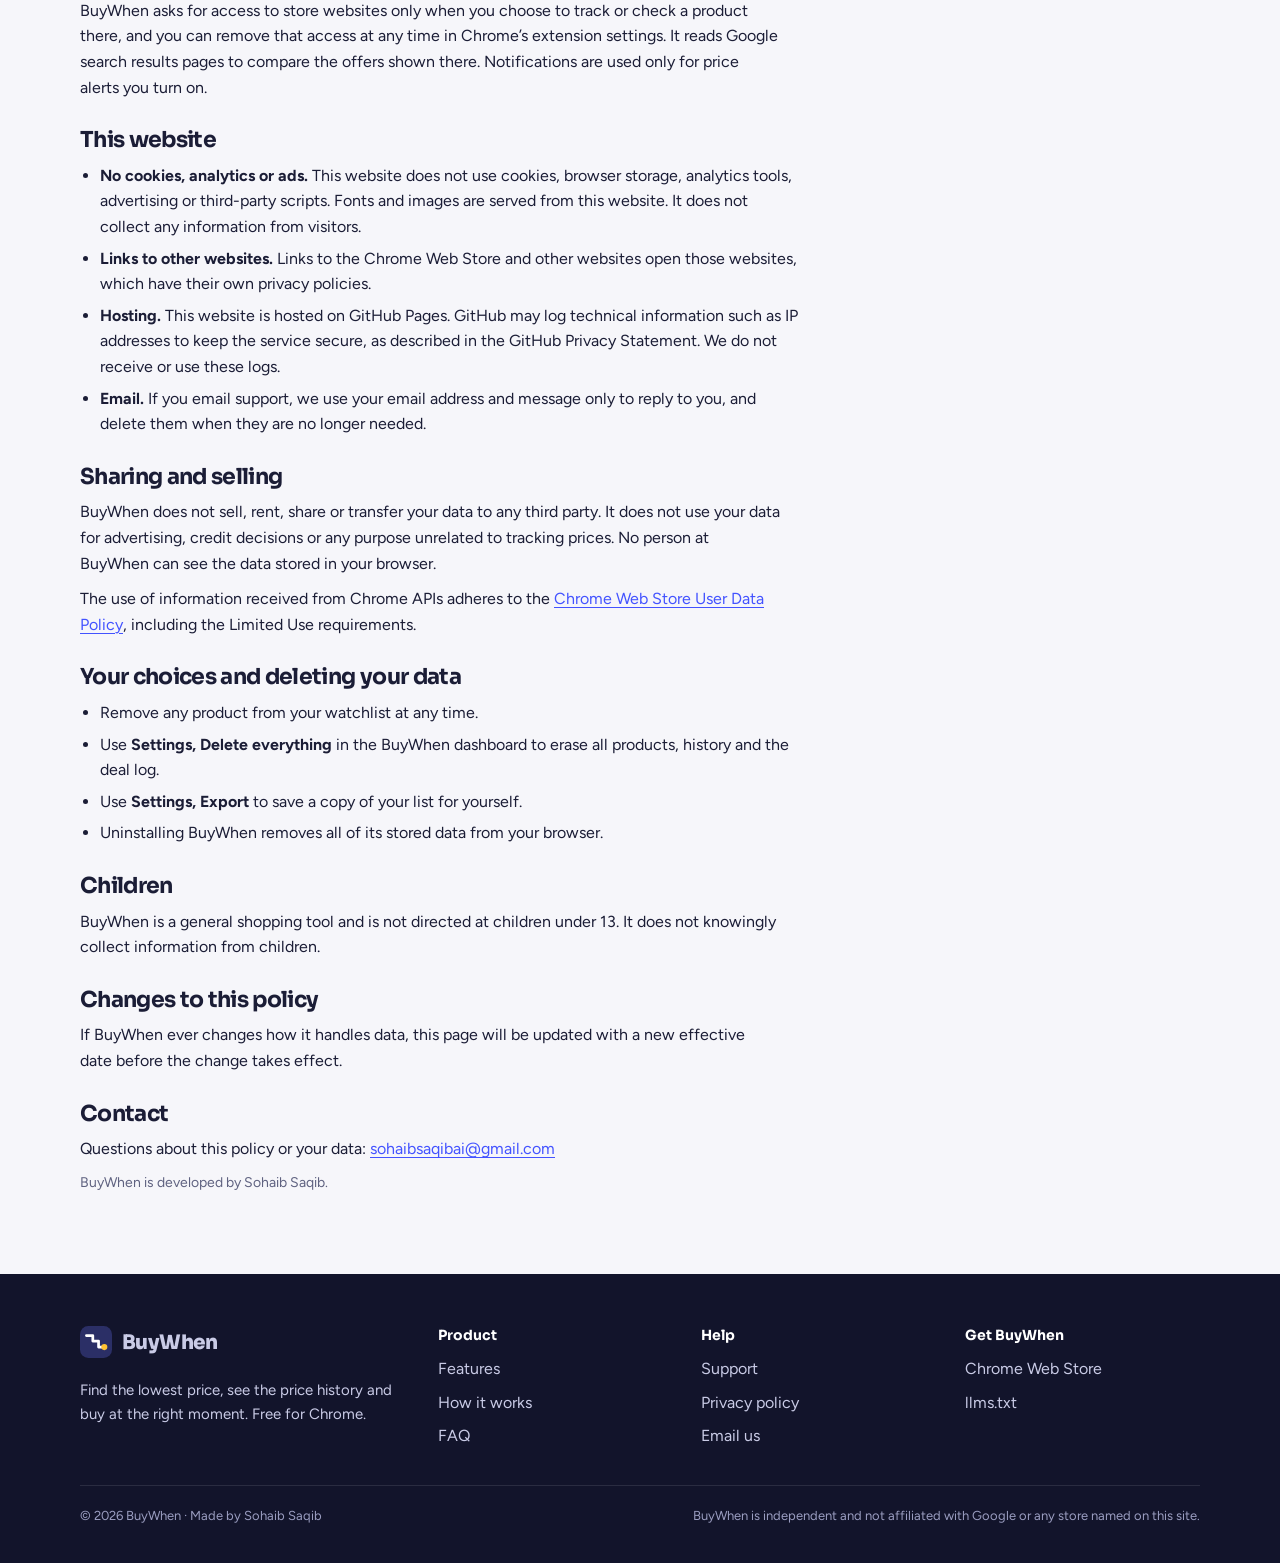
==== commit 90793ecc: "Add files via upload" ====
--- a/privacy/index.html
+++ b/privacy/index.html
@@ -36,10 +36,10 @@
   <button class="menu-btn" aria-expanded="false" aria-controls="nav">Menu</button>
   <nav class="nav" id="nav" aria-label="Main">
     <a href="../#features">Features</a>
-    <a href="../price-search/">Price search</a>
-    <a href="../price-tracker/">Price tracker</a>
+    <a href="../#how">How it works</a>
+    <a href="../#faq">FAQ</a>
     <a href="../support/">Support</a>
-    <a class="btn gold sm" data-install href="https://chromewebstore.google.com/search/BuyWhen"><svg viewBox="0 0 24 24" fill="none" stroke="currentColor" stroke-width="2" stroke-linecap="round" stroke-linejoin="round" aria-hidden="true"><circle cx="12" cy="12" r="9"/><circle cx="12" cy="12" r="3.5"/><path d="M12 8.5h8.2M8.97 13.75 4.85 6.6M15.03 13.75 10.9 20.9"/></svg>Add to Chrome</a>
+    <a class="btn gold sm" data-install href="https://chromewebstore.google.com/detail/bccmhfedgeiignhgkcecakenniikpidk"><svg viewBox="0 0 24 24" fill="none" stroke="currentColor" stroke-width="2" stroke-linecap="round" stroke-linejoin="round" aria-hidden="true"><circle cx="12" cy="12" r="9"/><circle cx="12" cy="12" r="3.5"/><path d="M12 8.5h8.2M8.97 13.75 4.85 6.6M15.03 13.75 10.9 20.9"/></svg>Add to Chrome</a>
   </nav>
 </div></header>
 <main id="main">
@@ -86,9 +86,8 @@
 
   <section><h2>This website</h2>
     <ul>
-      <li><b>No cookies, analytics or ads.</b> This website does not use tracking cookies, analytics tools, advertising or third-party scripts. Fonts and images are served from this website.</li>
-      <li><b>Web price tracker and price search.</b> Products you add to the web price tracker, and the country you choose in price search, are saved only in your browser’s local storage on this device. They are never sent to us. Clear them with <b>Delete all</b> on the tracker page or by clearing this site’s data in your browser.</li>
-      <li><b>Links to other websites.</b> Price search opens Google or store websites in a new tab. Those websites have their own privacy policies.</li>
+      <li><b>No cookies, analytics or ads.</b> This website does not use cookies, browser storage, analytics tools, advertising or third-party scripts. Fonts and images are served from this website. It does not collect any information from visitors.</li>
+      <li><b>Links to other websites.</b> Links to the Chrome Web Store and other websites open those websites, which have their own privacy policies.</li>
       <li><b>Hosting.</b> This website is hosted on GitHub Pages. GitHub may log technical information such as IP addresses to keep the service secure, as described in the GitHub Privacy Statement. We do not receive or use these logs.</li>
       <li><b>Email.</b> If you email support, we use your email address and message only to reply to you, and delete them when they are no longer needed.</li>
     </ul></section>
@@ -126,17 +125,15 @@
     <div><h4>Product</h4><ul>
       <li><a href="../#features">Features</a></li>
       <li><a href="../#how">How it works</a></li>
-      <li><a href="../price-search/">Price search</a></li>
-      <li><a href="../price-tracker/">Web price tracker</a></li>
+      <li><a href="../#faq">FAQ</a></li>
     </ul></div>
     <div><h4>Help</h4><ul>
       <li><a href="../support/">Support</a></li>
-      <li><a href="../#faq">FAQ</a></li>
       <li><a href="../privacy/">Privacy policy</a></li>
       <li><a href="mailto:sohaibsaqibai@gmail.com">Email us</a></li>
     </ul></div>
     <div><h4>Get BuyWhen</h4><ul>
-      <li><a data-install href="https://chromewebstore.google.com/search/BuyWhen">Chrome Web Store</a></li>
+      <li><a data-install href="https://chromewebstore.google.com/detail/bccmhfedgeiignhgkcecakenniikpidk">Chrome Web Store</a></li>
       <li><a href="../llms.txt">llms.txt</a></li>
     </ul></div>
   </div>
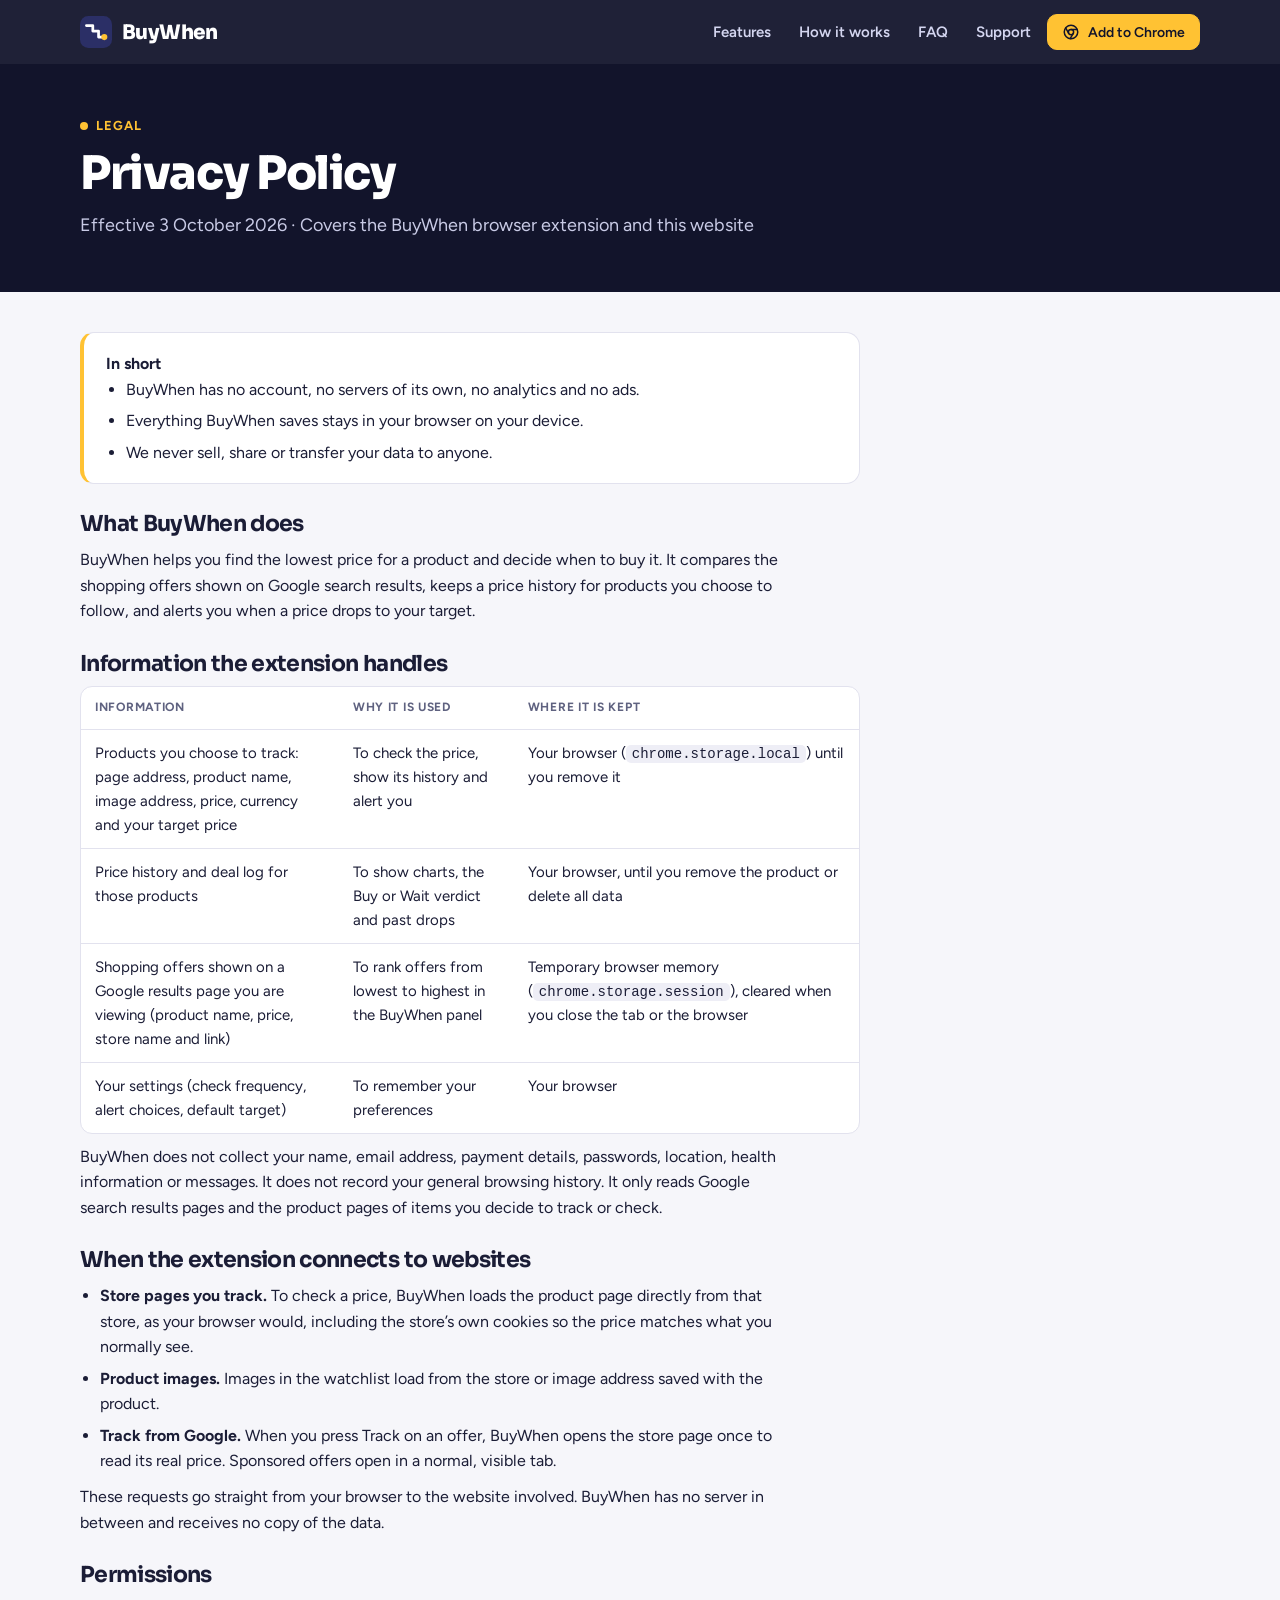
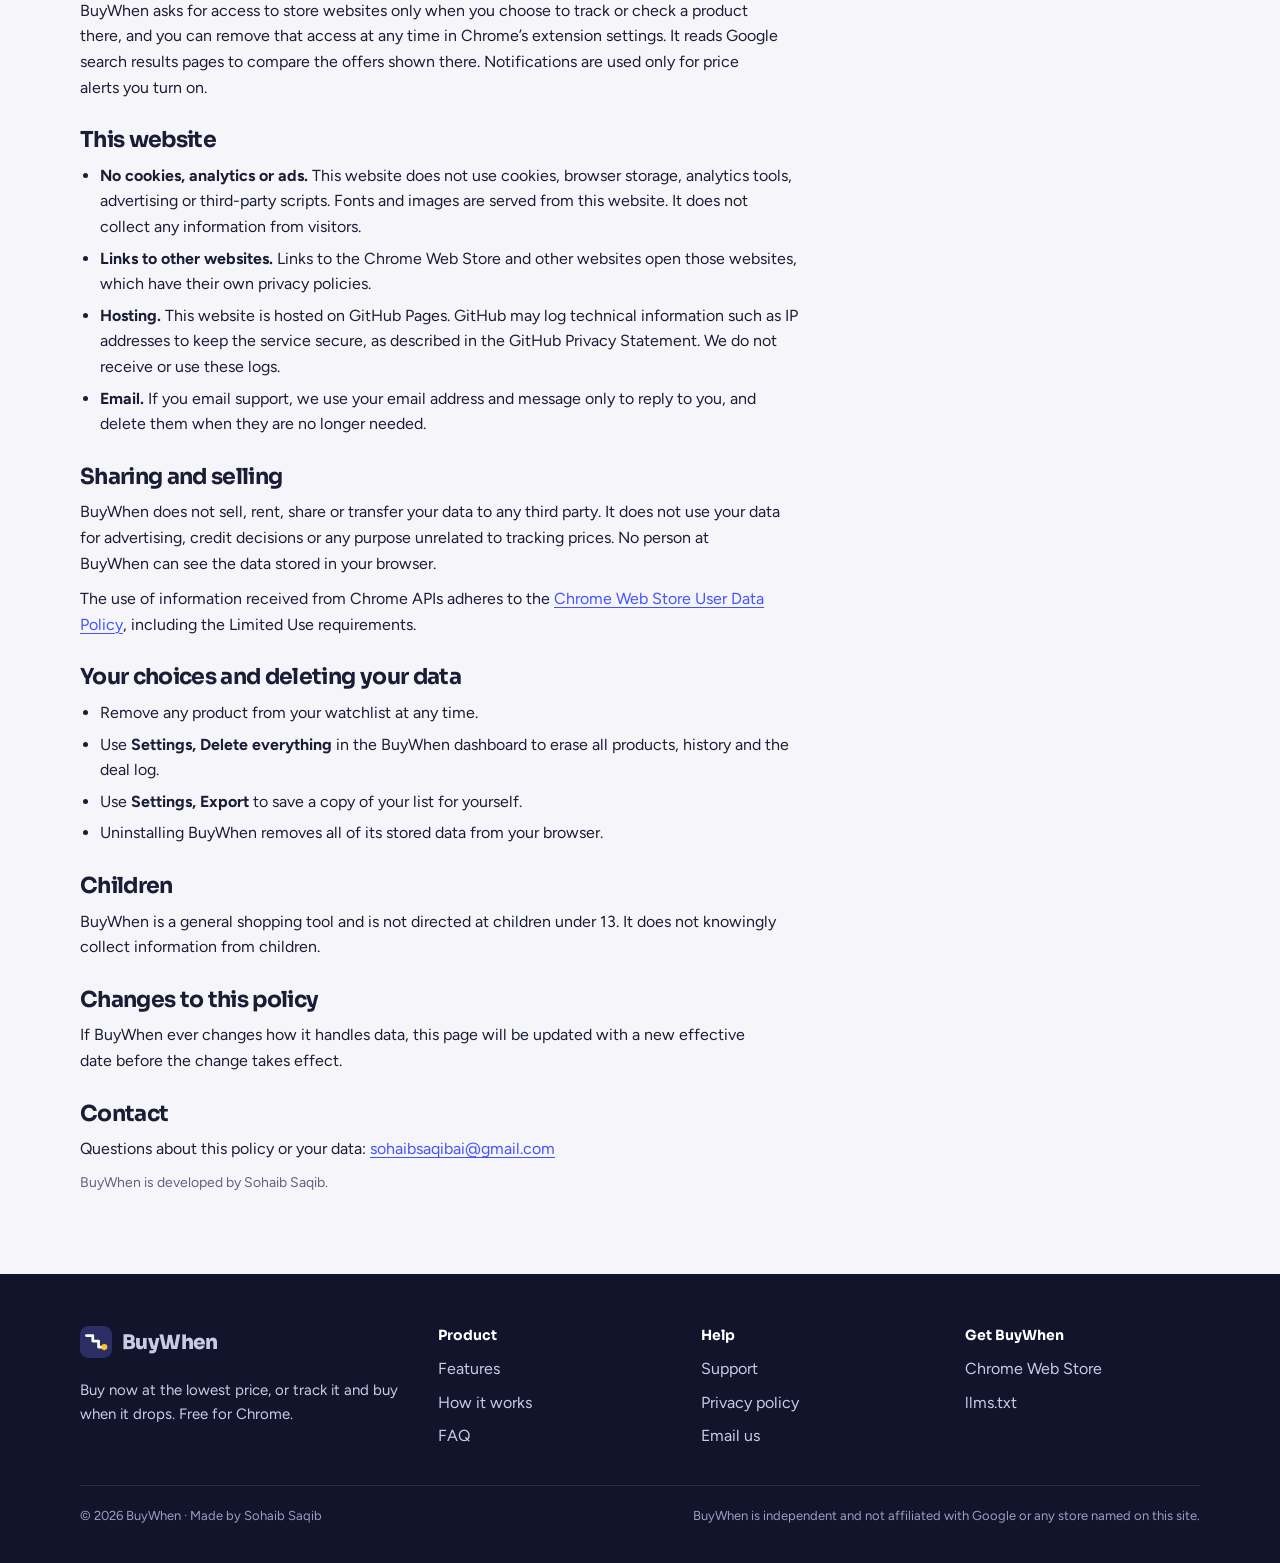
==== commit 96b137f1: "Add files via upload" ====
--- a/privacy/index.html
+++ b/privacy/index.html
@@ -35,7 +35,7 @@
   <a class="brand" href="../" aria-label="BuyWhen home"><svg viewBox="0 0 100 100" aria-hidden="true"><rect width="100" height="100" rx="26" fill="#2b2f66"/><path d="M20 30H40V47H58V66H70" fill="none" stroke="#fff" stroke-width="8.5" stroke-linecap="round" stroke-linejoin="round"/><circle cx="76" cy="66" r="9.5" fill="#ffc233"/></svg>BuyWhen</a>
   <button class="menu-btn" aria-expanded="false" aria-controls="nav">Menu</button>
   <nav class="nav" id="nav" aria-label="Main">
-    <a href="../#features">Features</a>
+    <a href="../#two-ways">Features</a>
     <a href="../#how">How it works</a>
     <a href="../#faq">FAQ</a>
     <a href="../support/">Support</a>
@@ -120,10 +120,10 @@
   <div class="cols">
     <div>
       <a class="brand" href="../"><svg viewBox="0 0 100 100" aria-hidden="true"><rect width="100" height="100" rx="26" fill="#2b2f66"/><path d="M20 30H40V47H58V66H70" fill="none" stroke="#fff" stroke-width="8.5" stroke-linecap="round" stroke-linejoin="round"/><circle cx="76" cy="66" r="9.5" fill="#ffc233"/></svg>BuyWhen</a>
-      <p>Find the lowest price, see the price history and buy at the right moment. Free for Chrome.</p>
+      <p>Buy now at the lowest price, or track it and buy when it drops. Free for Chrome.</p>
     </div>
     <div><h4>Product</h4><ul>
-      <li><a href="../#features">Features</a></li>
+      <li><a href="../#two-ways">Features</a></li>
       <li><a href="../#how">How it works</a></li>
       <li><a href="../#faq">FAQ</a></li>
     </ul></div>
--- a/assets/css/site.css
+++ b/assets/css/site.css
@@ -275,3 +275,20 @@
 .toast.show { opacity: 1; transform: translateX(-50%) translateY(0); }
 
 @media (prefers-reduced-motion: reduce) { * { transition: none !important; scroll-behavior: auto !important; } }
+
+/* Two ways (Buy now / Track) */
+.ways { display: grid; grid-template-columns: 1fr 1fr; gap: 20px; }
+.way { background: var(--surface); border: 1px solid var(--line); border-radius: var(--r-lg); padding: 28px; display: flex; flex-direction: column; gap: 12px; border-top: 5px solid var(--gold); }
+.way.track { border-top-color: var(--brand); }
+.way-top { display: flex; align-items: center; gap: 12px; }
+.way .num { width: 40px; height: 40px; border-radius: 12px; display: grid; place-items: center; font: 800 18px var(--f-display); background: var(--gold); color: var(--ink); }
+.way.track .num { background: var(--brand); color: #fff; }
+.way h3 { font-size: clamp(22px, 2.4vw, 28px); }
+.way p { color: var(--muted); font-size: 17px; }
+.way ul { margin: 0; padding: 0; list-style: none; display: flex; flex-direction: column; gap: 8px; }
+.way li { display: flex; gap: 10px; align-items: flex-start; }
+.way li svg { width: 20px; height: 20px; color: var(--buy); flex: none; margin-top: 3px; }
+.way img { border-radius: 14px; border: 1px solid var(--line); margin-top: 8px; width: 100%; height: auto; }
+@media (max-width: 900px) { .ways { grid-template-columns: 1fr; } }
+.hero-art img { width: 100%; height: auto; }
+section[id] { scroll-margin-top: 72px; }
